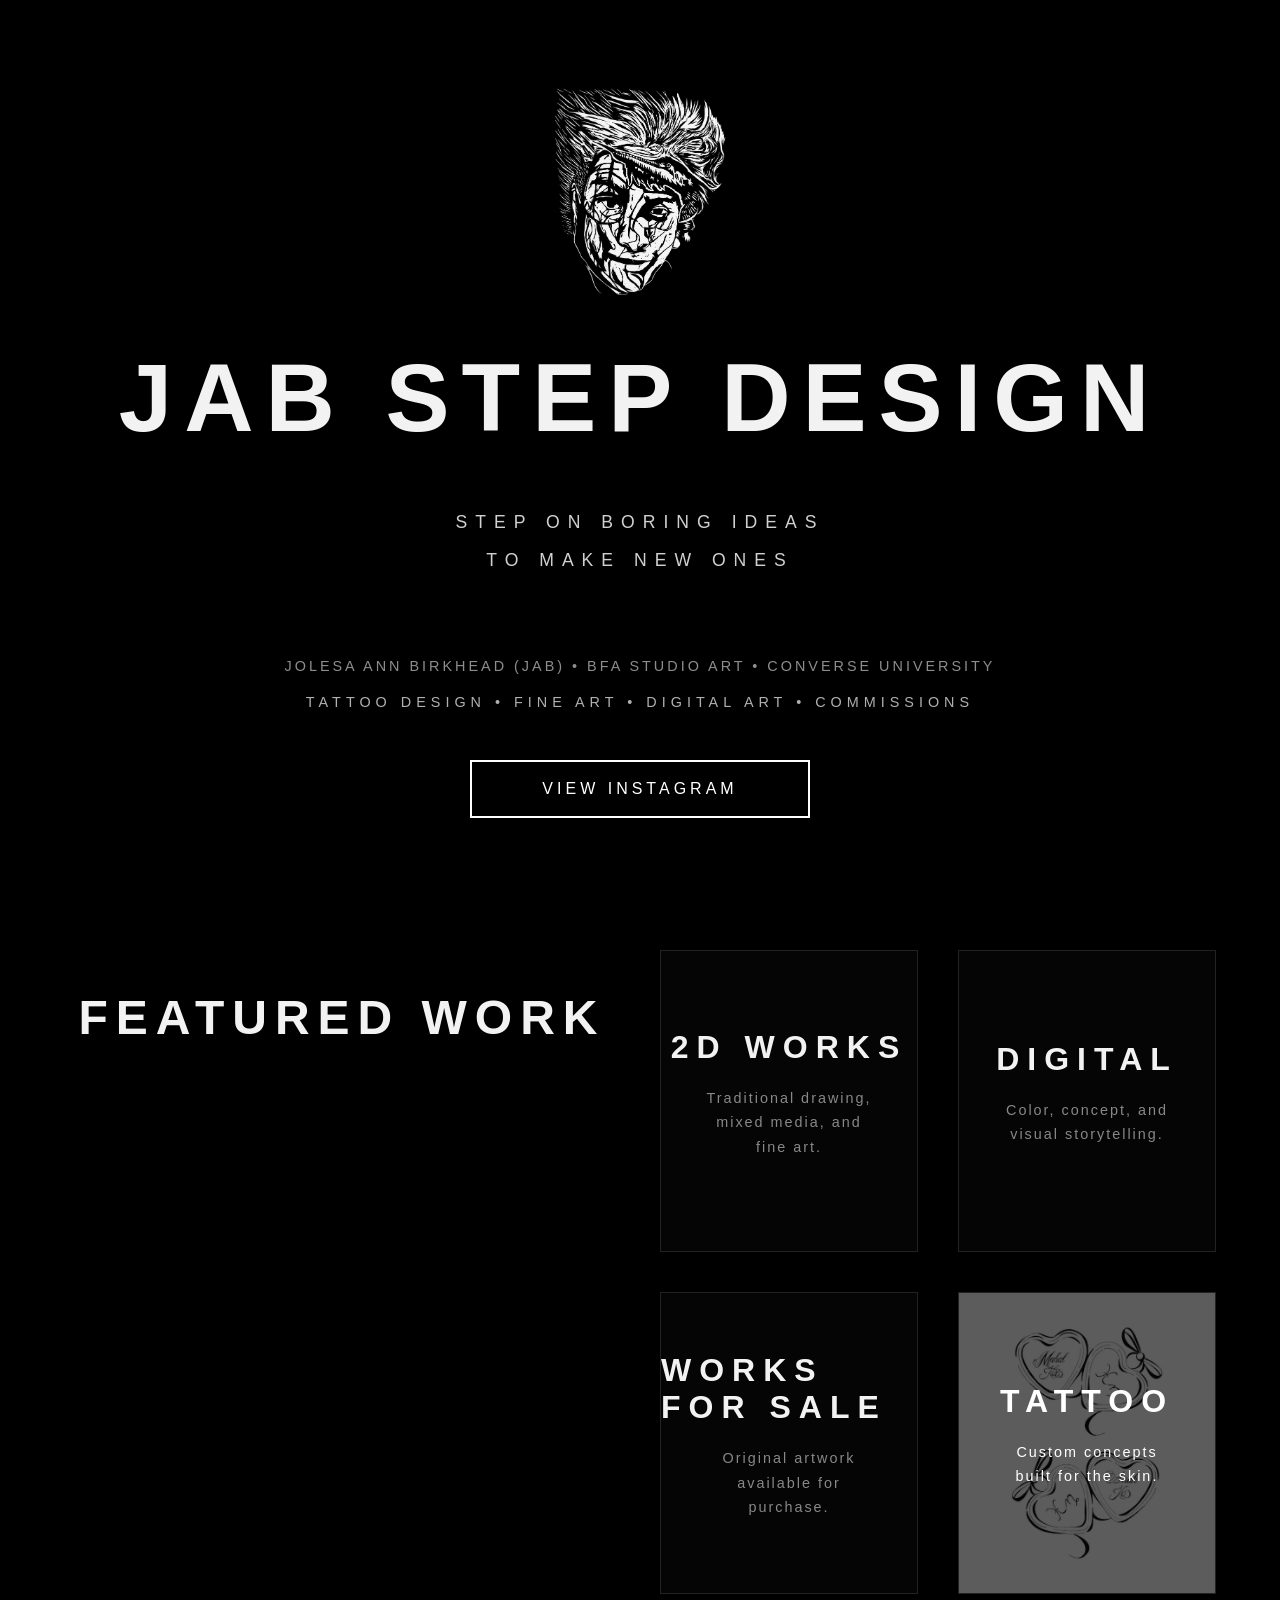
==== index.html @ 8823999d "Update index.html for better layout and readability Refactor HTML structure and improve formatting." ====
<!DOCTYPE html>
<html lang="en">

<head>
    <meta charset="UTF-8">
    <meta name="viewport" content="width=device-width, initial-scale=1.0">
    <title>JAB STEP DESIGN</title>
    <link rel="stylesheet" href="style.css">
</head>

<body>

    <section class="hero">

        <img src="logo.png" class="logo" alt="JAB STEP Design Logo">

        <h1>JAB STEP DESIGN</h1>

        <p class="tagline">
            STEP ON BORING IDEAS<br>
            TO MAKE NEW ONES
        </p>

        <div class="about">
            JOLESA ANN BIRKHEAD (JAB) • BFA STUDIO ART • CONVERSE UNIVERSITY
        </div>

        <div class="services">
            TATTOO DESIGN • FINE ART • DIGITAL ART • COMMISSIONS
        </div>

        <a href="https://www.instagram.com/jab_stepin.on.art/"
           target="_blank"
           class="button">
           VIEW INSTAGRAM
        </a>

    </section>

    <section class="gallery">

        <h2>FEATURED WORK</h2>

        <div class="gallery-grid">

            <div class="card">
                <h3>2D WORKS</h3>
                <p>Traditional drawing, mixed media, and fine art.</p>
            </div>

            <div class="card">
                <h3>DIGITAL</h3>
                <p>Color, concept, and visual storytelling.</p>
            </div>

            <div class="card works">
                <h3>WORKS FOR SALE</h3>
                <p>Original artwork available for purchase.</p>
            </div>

            <a href="tattoo.html" class="card tattoo-card">
                <img src="1.jpg" alt="Tattoo Design">
                <div class="overlay">
                    <h3>TATTOO</h3>
                    <p>Custom concepts built for the skin.</p>
                </div>
            </a>

        </div>

    </section>

</body>
</html>
---- style.css ----
body{
    background:#000;
    color:#f2f2f2;
    margin:0;
    font-family:Arial,sans-serif;
}

.hero{
    min-height:100vh;
    display:flex;
    flex-direction:column;
    justify-content:center;
    align-items:center;
    text-align:center;
}

.logo{
    width:220px;
    margin-bottom:40px;
}

h1{
    margin:0;
    font-size:6rem;
    letter-spacing:12px;
    font-weight:700;
}

.tagline{
    margin-top:50px;
    font-size:1.1rem;
    letter-spacing:8px;
    line-height:2.2;
    color:#d0d0d0;
}

.about{
    margin-top:60px;
    color:#8d8d8d;
    letter-spacing:3px;
    font-size:.9rem;
}

.services{
    margin-top:20px;
    color:#b0b0b0;
    letter-spacing:5px;
    font-size:.9rem;
}

.button{
    display:inline-block;
    margin-top:50px;
    padding:18px 70px;
    border:2px solid white;
    color:white;
    text-decoration:none;
    letter-spacing:4px;
    transition:.3s;
}

.button:hover{
    background:white;
    color:black;
}

.gallery{
    padding:120px 8%;
}

.gallery h2{
    text-align:center;
    font-size:3rem;
    letter-spacing:8px;
    margin-bottom:80px;
}

.gallery-grid{
    display:grid;
    grid-template-columns:repeat(2,1fr);
    gap:40px;
}

.card{
    height:300px;
    border:1px solid #222;
    background:#050505;
    display:flex;
    flex-direction:column;
    justify-content:center;
    align-items:center;
    transition:.3s;
}

.card:hover{
    border-color:white;
    transform:translateY(-5px);
}

.card h3{
    margin:0;
    letter-spacing:8px;
    font-size:2rem;
}

.card p{
    margin-top:20px;
    color:#888;
    font-size:.9rem;
    letter-spacing:2px;
    text-align:center;
    max-width:70%;
    line-height:1.7;
}

.tattoo-card{
    position:relative;
    overflow:hidden;
}

.tattoo-card,
.tattoo-card:visited,
.tattoo-card:hover,
.tattoo-card:active{
    color:white;
    text-decoration:none;
}

.tattoo-card img{
    width:100%;
    height:100%;
    object-fit:cover;
    opacity:.35;
    transition:.4s;
}

.tattoo-card:hover img{
    opacity:.7;
    transform:scale(1.05);
}

.tattoo-card h3,
.tattoo-card p{
    color:white;
}

.overlay{
    position:absolute;
    inset:0;
    display:flex;
    flex-direction:column;
    justify-content:center;
    align-items:center;
    text-align:center;
}
a.tattoo-card,
a.tattoo-card:link,
a.tattoo-card:visited,
a.tattoo-card:hover,
a.tattoo-card:active {
    color: #ffffff !important;
    text-decoration: none !important;
}

a.tattoo-card h3,
a.tattoo-card p,
a.tattoo-card:visited h3,
a.tattoo-card:visited p {
    color: #ffffff !important;
}
/* ---------- TATTOO PAGE ---------- */

.tattoo-header{
    text-align:center;
    padding:80px 20px 40px;
}

.tattoo-header h1{
    font-size:80px;
    letter-spacing:10px;
}

.tattoo-header p{
    letter-spacing:5px;
    color:#888;
    margin:20px 0;
}

.back-button{
    display:inline-block;
    padding:15px 40px;
    border:1px solid white;
    color:white;
    text-decoration:none;
    letter-spacing:3px;
    transition:.3s;
}

.back-button:hover{
    background:white;
    color:black;
}

.gallery{
    width:90%;
    max-width:1600px;
    margin:auto;
    display:grid;
    grid-template-columns:
        repeat(auto-fit,minmax(300px,1fr));
    gap:40px;
    padding:50px 0 100px;
}

.gallery-item{
    background:#111;
    padding:20px;
    text-align:center;
    transition:.3s;
}

.gallery-item:hover{
    transform:translateY(-10px);
}

.gallery-item img{
    width:100%;
    cursor:pointer;
    transition:.3s;
}

.gallery-item img:hover{
    transform:scale(1.03);
}

.gallery-item h3{
    margin-top:20px;
    letter-spacing:5px;
    color:white;
}

.gallery-item p{
    color:#888;
}

.lightbox{
    display:none;
    position:fixed;
    z-index:9999;
    left:0;
    top:0;
    width:100%;
    height:100%;
    background:rgba(0,0,0,.95);
    justify-content:center;
    align-items:center;
}

.lightbox img{
    max-width:90%;
    max-height:90%;
}

.close{
    position:absolute;
    top:20px;
    right:40px;
    font-size:60px;
    color:white;
    cursor:pointer;
}

footer{
    text-align:center;
    padding:100px 20px;
    border-top:1px solid #222;
}

footer h2{
    letter-spacing:6px;
    margin-bottom:20px;
}

.footer-name{
    color:white;
    letter-spacing:3px;
}

.available{
    margin:30px 0;
    line-height:2;
}

footer a{
    color:white;
    text-decoration:none;
    border:1px solid white;
    padding:15px 30px;
    display:inline-block;
    transition:.3s;
}

footer a:hover{
    background:white;
    color:black;
}
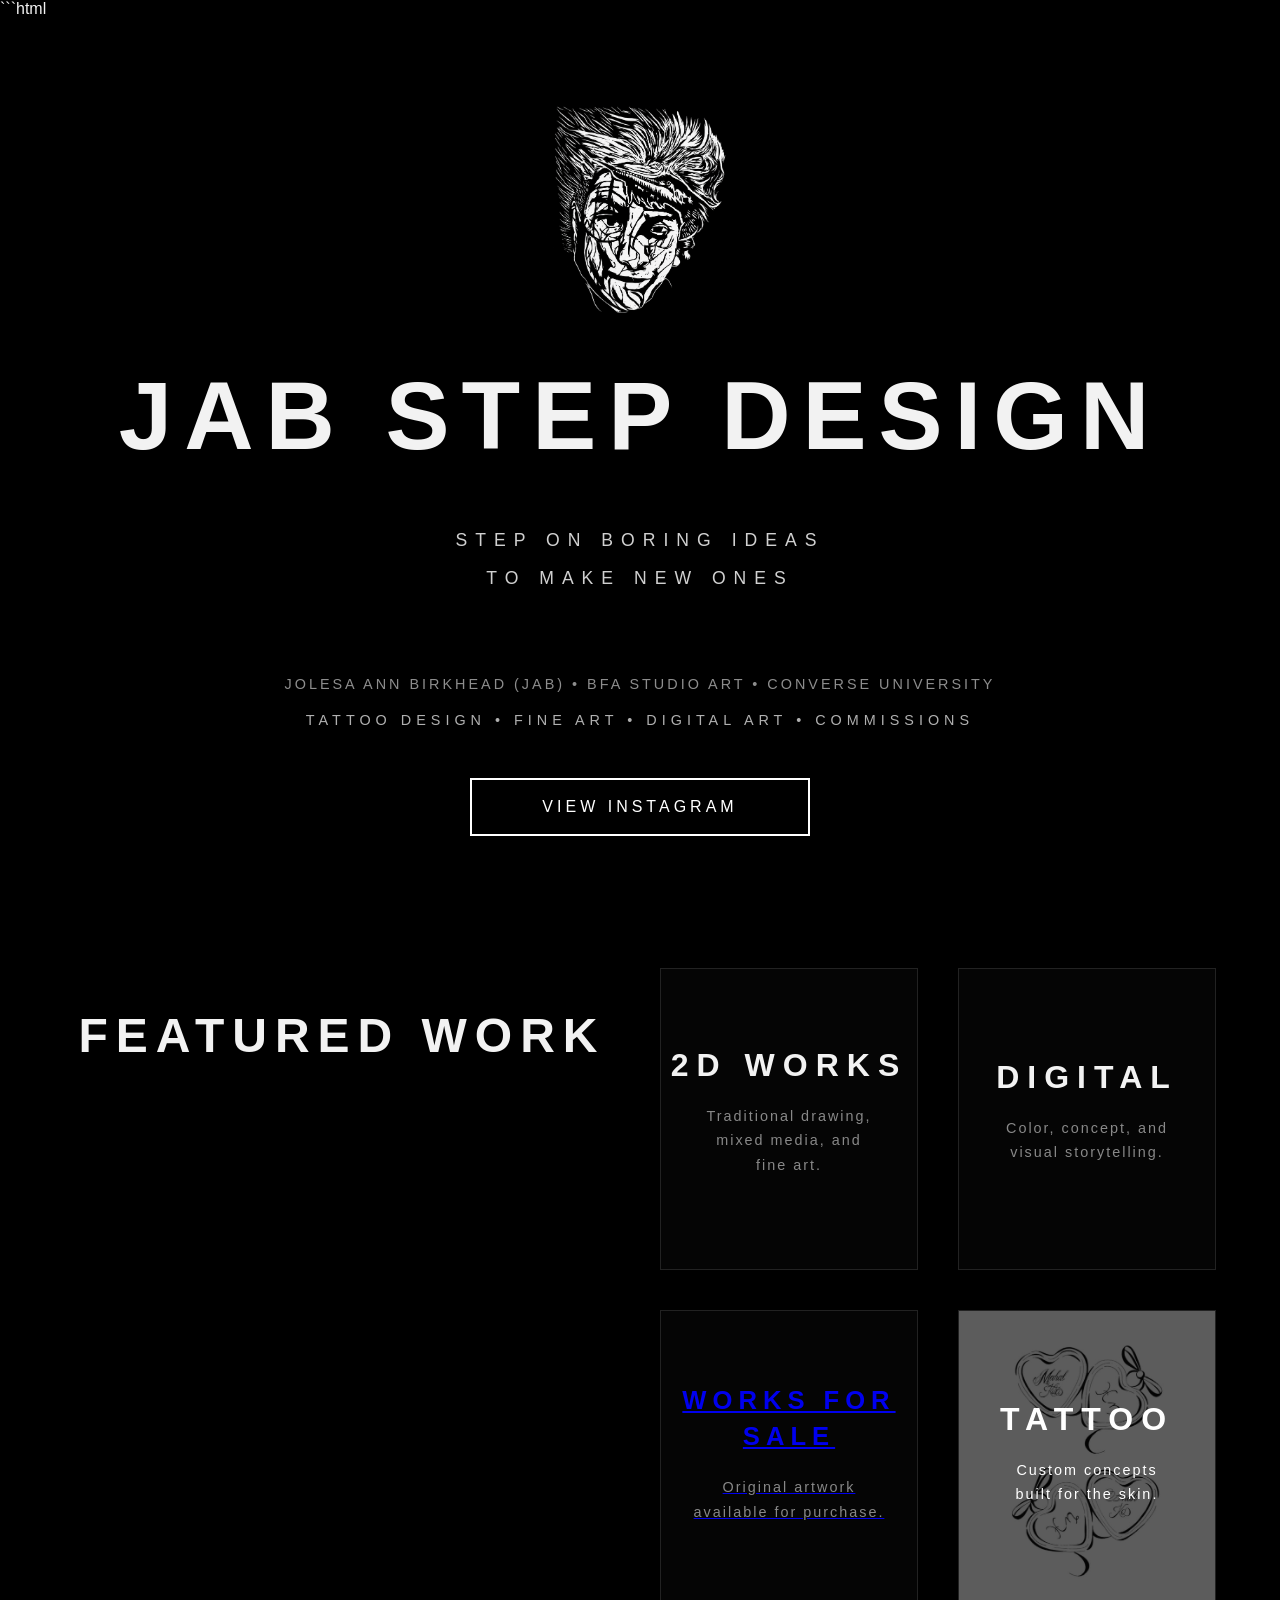
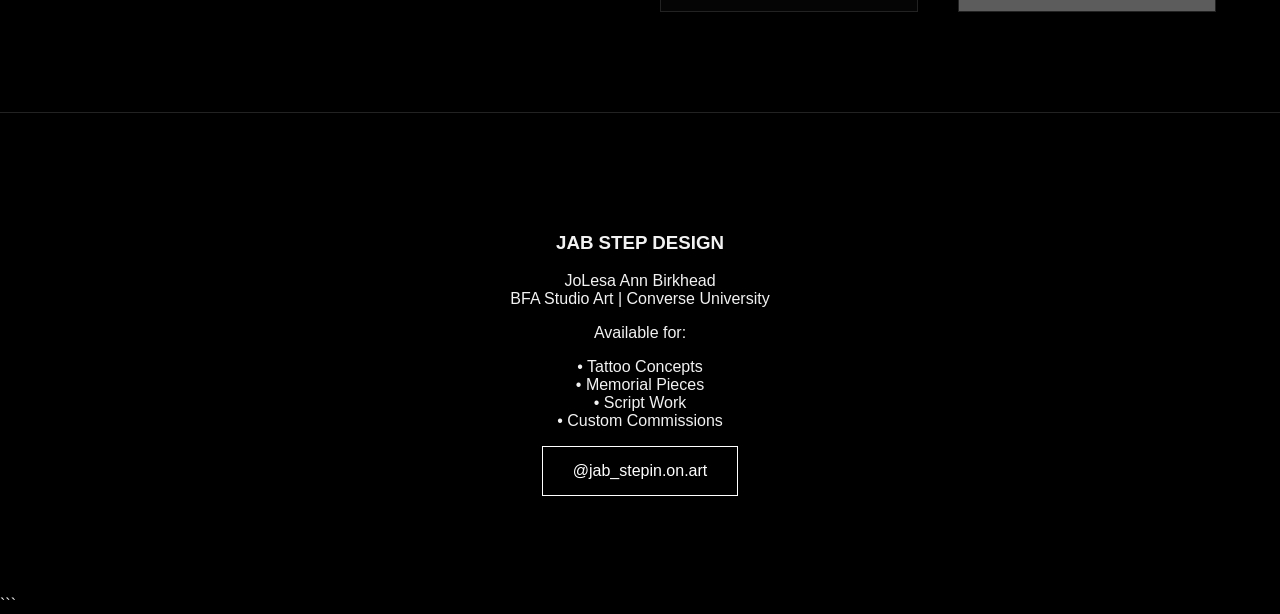
==== commit 593ad896: "Improve HTML structure and formatting Formatted text for better readability and structure." ====
--- a/index.html
+++ b/index.html
@@ -1,3 +1,4 @@
+```html
 <!DOCTYPE html>
 <html lang="en">
 
@@ -10,9 +11,13 @@
 
 <body>
 
+    <!-- HERO -->
+
     <section class="hero">
 
-        <img src="logo.png" class="logo" alt="JAB STEP Design Logo">
+        <img src="logo.png"
+             class="logo"
+             alt="JAB STEP Design Logo">
 
         <h1>JAB STEP DESIGN</h1>
 
@@ -22,20 +27,27 @@
         </p>
 
         <div class="about">
-            JOLESA ANN BIRKHEAD (JAB) • BFA STUDIO ART • CONVERSE UNIVERSITY
+            JOLESA ANN BIRKHEAD (JAB)
+            • BFA STUDIO ART
+            • CONVERSE UNIVERSITY
         </div>
 
         <div class="services">
-            TATTOO DESIGN • FINE ART • DIGITAL ART • COMMISSIONS
+            TATTOO DESIGN
+            • FINE ART
+            • DIGITAL ART
+            • COMMISSIONS
         </div>
 
         <a href="https://www.instagram.com/jab_stepin.on.art/"
            target="_blank"
            class="button">
-           VIEW INSTAGRAM
+            VIEW INSTAGRAM
         </a>
 
     </section>
+
+    <!-- FEATURED WORK -->
 
     <section class="gallery">
 
@@ -43,32 +55,96 @@
 
         <div class="gallery-grid">
 
+            <!-- 2D WORKS -->
+
             <div class="card">
                 <h3>2D WORKS</h3>
-                <p>Traditional drawing, mixed media, and fine art.</p>
+                <p>
+                    Traditional drawing,
+                    mixed media,
+                    and fine art.
+                </p>
             </div>
+
+            <!-- DIGITAL -->
 
             <div class="card">
                 <h3>DIGITAL</h3>
-                <p>Color, concept, and visual storytelling.</p>
+                <p>
+                    Color, concept,
+                    and visual storytelling.
+                </p>
             </div>
 
-            <div class="card works">
+            <!-- WORKS FOR SALE -->
+
+            <a href="works.html"
+               class="card works">
+
                 <h3>WORKS FOR SALE</h3>
-                <p>Original artwork available for purchase.</p>
-            </div>
 
-            <a href="tattoo.html" class="card tattoo-card">
-                <img src="1.jpg" alt="Tattoo Design">
+                <p>
+                    Original artwork
+                    available for purchase.
+                </p>
+
+            </a>
+
+            <!-- TATTOO -->
+
+            <a href="tattoo.html"
+               class="card tattoo-card">
+
+                <img src="1.jpg"
+                     alt="Tattoo Design">
+
                 <div class="overlay">
+
                     <h3>TATTOO</h3>
-                    <p>Custom concepts built for the skin.</p>
+
+                    <p>
+                        Custom concepts
+                        built for the skin.
+                    </p>
+
                 </div>
+
             </a>
 
         </div>
 
     </section>
 
+    <!-- FOOTER -->
+
+    <footer class="footer">
+
+        <h3>JAB STEP DESIGN</h3>
+
+        <p>
+            JoLesa Ann Birkhead<br>
+            BFA Studio Art | Converse University
+        </p>
+
+        <p>
+            Available for:
+        </p>
+
+        <p>
+            • Tattoo Concepts<br>
+            • Memorial Pieces<br>
+            • Script Work<br>
+            • Custom Commissions
+        </p>
+
+        <a href="https://www.instagram.com/jab_stepin.on.art/"
+           target="_blank">
+            @jab_stepin.on.art
+        </a>
+
+    </footer>
+
 </body>
+
 </html>
+```
--- a/style.css
+++ b/style.css
@@ -304,3 +304,14 @@
     background:white;
     color:black;
 }
+.works h3{
+    font-size:1.6rem;
+    letter-spacing:6px;
+    line-height:1.4;
+    max-width:90%;
+    text-align:center;
+}
+
+.works p{
+    max-width:80%;
+}
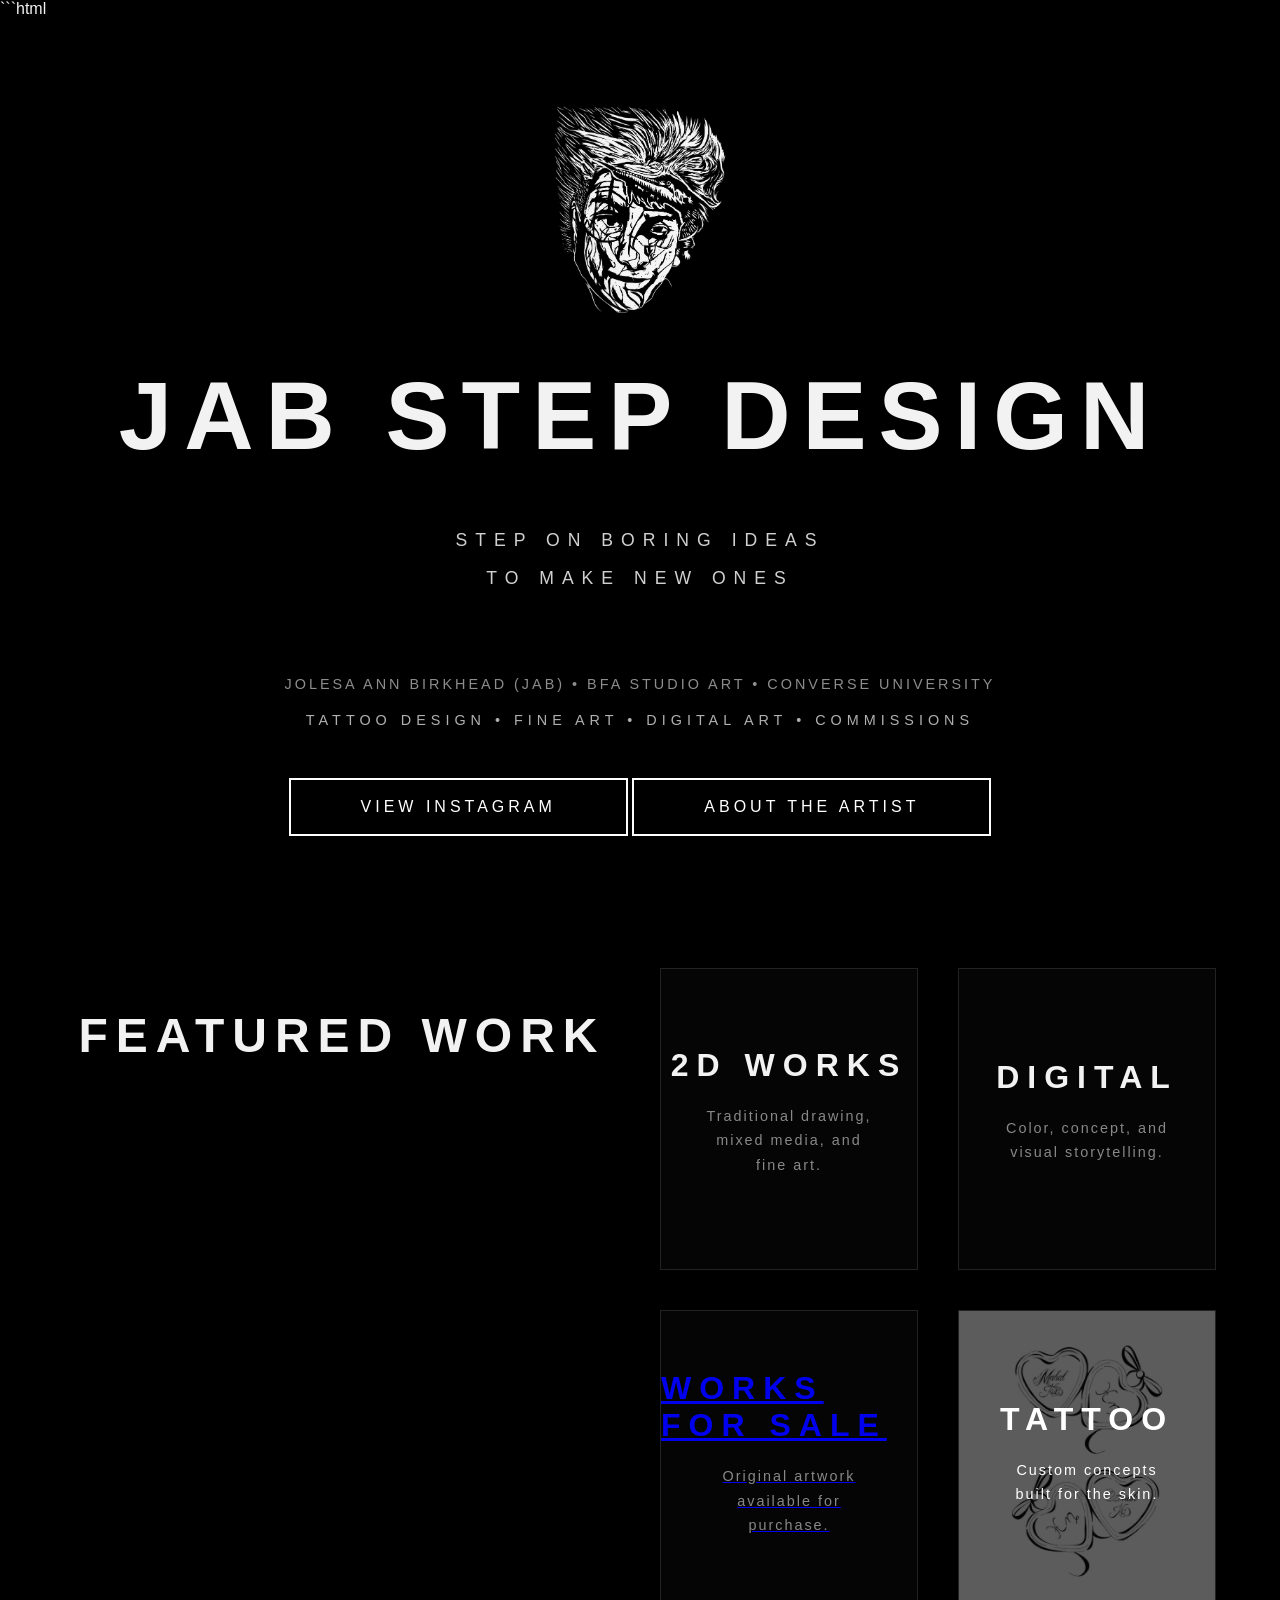
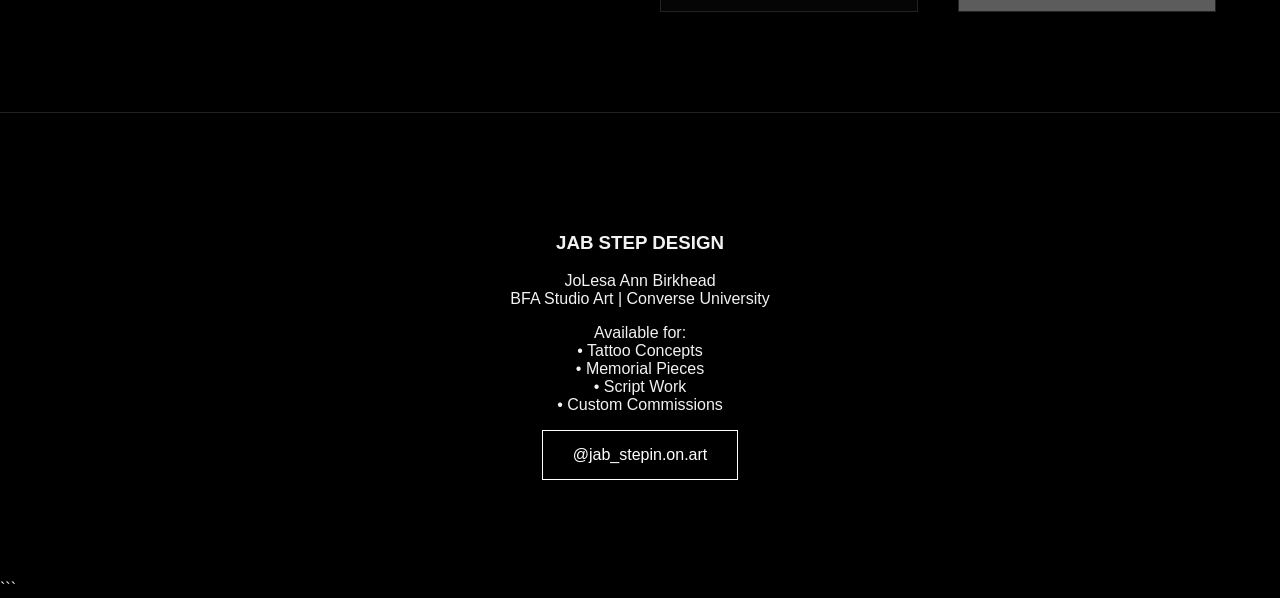
==== commit 4de81b99: "Refactor Instagram link and add artist button" ====
--- a/index.html
+++ b/index.html
@@ -39,11 +39,20 @@
             • COMMISSIONS
         </div>
 
-        <a href="https://www.instagram.com/jab_stepin.on.art/"
-           target="_blank"
-           class="button">
-            VIEW INSTAGRAM
-        </a>
+        <div class="hero-buttons">
+
+            <a href="https://www.instagram.com/jab_stepin.on.art/"
+               target="_blank"
+               class="button">
+                VIEW INSTAGRAM
+            </a>
+
+            <a href="artist.html"
+               class="button secondary-button">
+                ABOUT THE ARTIST
+            </a>
+
+        </div>
 
     </section>
 
@@ -79,7 +88,7 @@
             <!-- WORKS FOR SALE -->
 
             <a href="works.html"
-               class="card works">
+               class="card works-card">
 
                 <h3>WORKS FOR SALE</h3>
 
@@ -127,10 +136,7 @@
         </p>
 
         <p>
-            Available for:
-        </p>
-
-        <p>
+            Available for:<br>
             • Tattoo Concepts<br>
             • Memorial Pieces<br>
             • Script Work<br>
--- a/style.css
+++ b/style.css
@@ -315,3 +315,29 @@
 .works p{
     max-width:80%;
 }
+.works,
+.works:link,
+.works:visited,
+.works:hover,
+.works:active {
+    color: white !important;
+    text-decoration: none !important;
+}
+
+.works h3,
+.works p,
+.works:link h3,
+.works:visited h3,
+.works:hover h3,
+.works:active h3,
+.works:link p,
+.works:visited p,
+.works:hover p,
+.works:active p {
+    color: white !important;
+    text-decoration: none !important;
+}
+
+.works p {
+    color: #888 !important;
+}
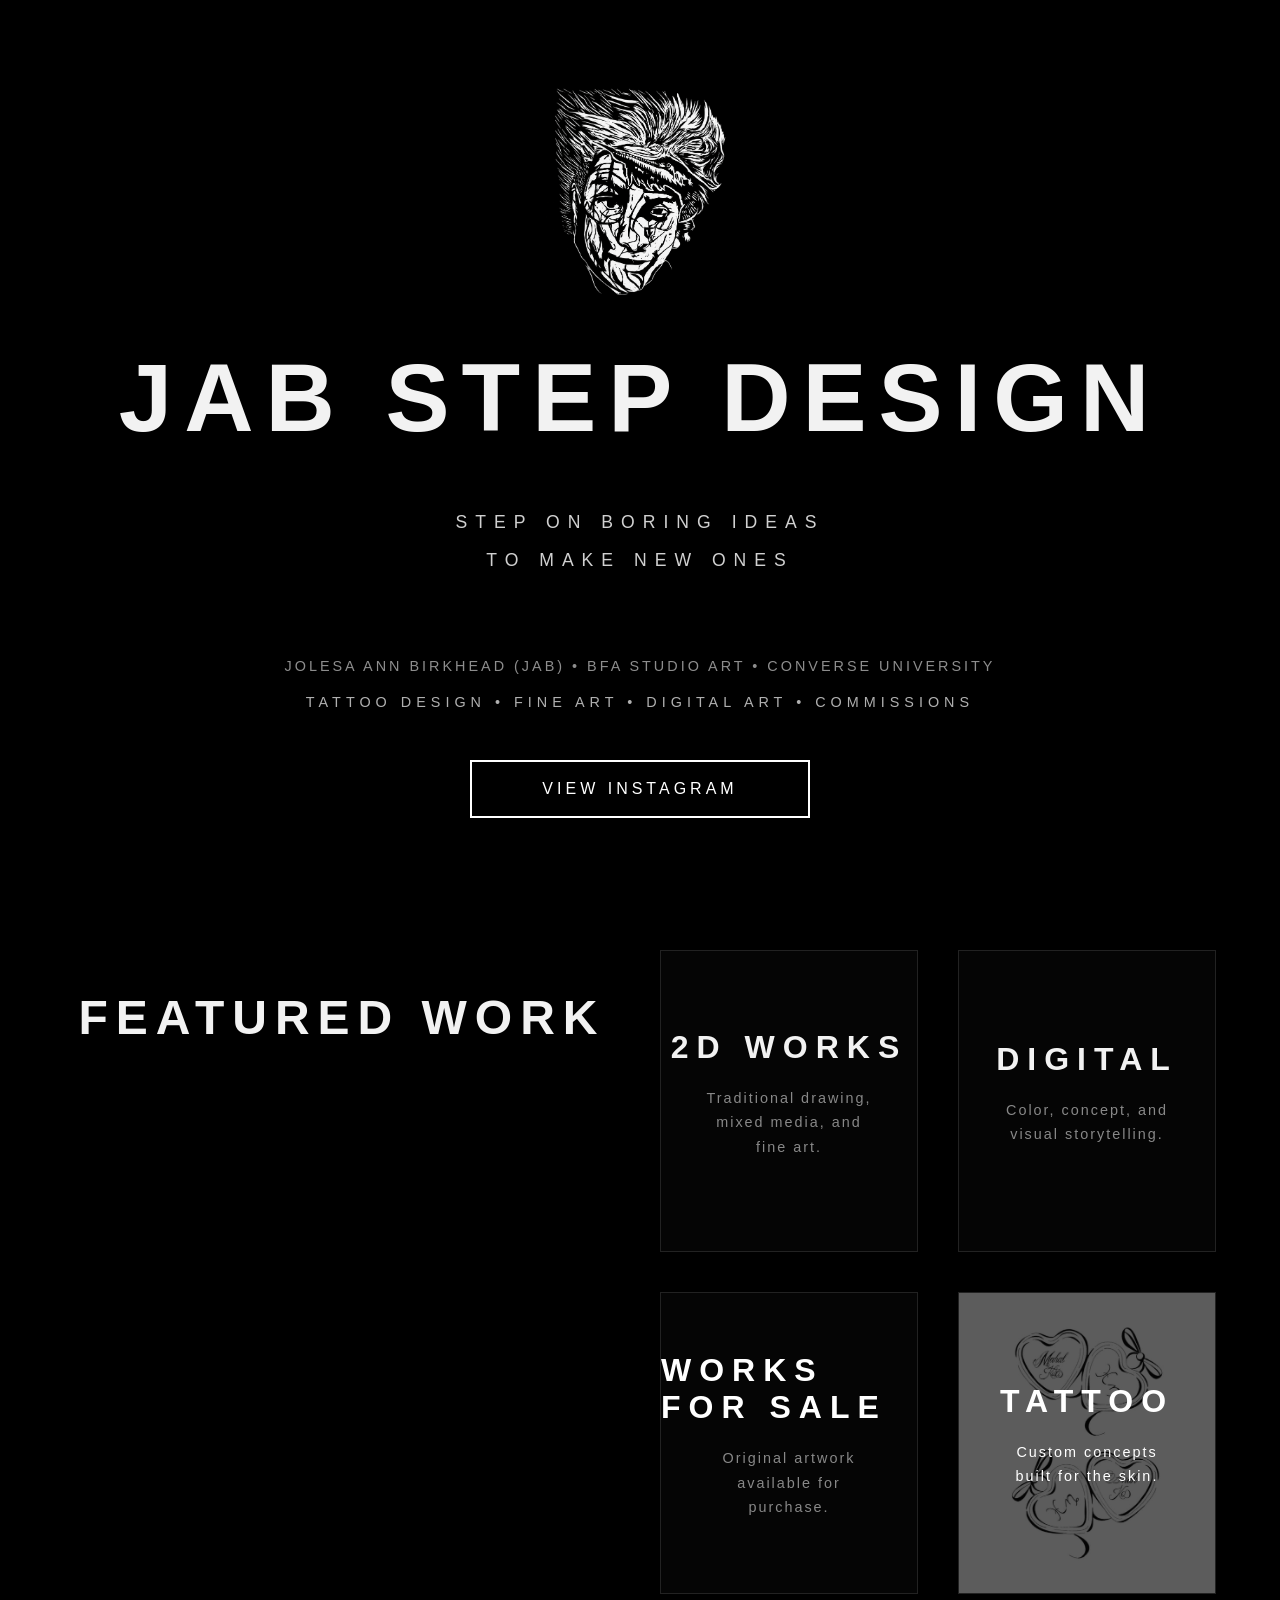
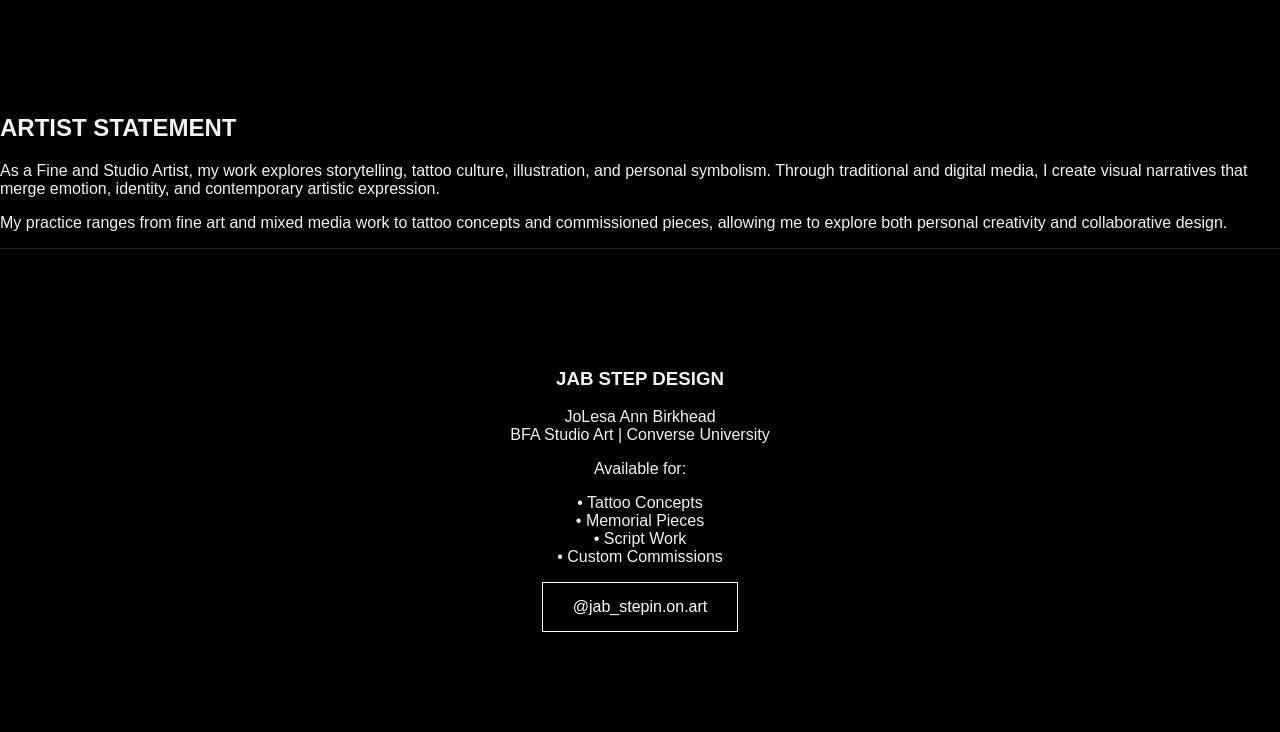
==== commit 3566ecf5: "Refactor index.html to streamline content Removed duplicate Instagram link and added artist statemen" ====
--- a/index.html
+++ b/index.html
@@ -1,4 +1,3 @@
-```html
 <!DOCTYPE html>
 <html lang="en">
 
@@ -39,22 +38,14 @@
             • COMMISSIONS
         </div>
 
-        <div class="hero-buttons">
-
-            <a href="https://www.instagram.com/jab_stepin.on.art/"
-               target="_blank"
-               class="button">
-                VIEW INSTAGRAM
-            </a>
-
-            <a href="artist.html"
-               class="button secondary-button">
-                ABOUT THE ARTIST
-            </a>
-
-        </div>
+        <a href="https://www.instagram.com/jab_stepin.on.art/"
+           target="_blank"
+           class="button">
+            VIEW INSTAGRAM
+        </a>
 
     </section>
+
 
     <!-- FEATURED WORK -->
 
@@ -68,6 +59,7 @@
 
             <div class="card">
                 <h3>2D WORKS</h3>
+
                 <p>
                     Traditional drawing,
                     mixed media,
@@ -75,15 +67,18 @@
                 </p>
             </div>
 
+
             <!-- DIGITAL -->
 
             <div class="card">
                 <h3>DIGITAL</h3>
+
                 <p>
                     Color, concept,
                     and visual storytelling.
                 </p>
             </div>
+
 
             <!-- WORKS FOR SALE -->
 
@@ -98,6 +93,7 @@
                 </p>
 
             </a>
+
 
             <!-- TATTOO -->
 
@@ -124,6 +120,30 @@
 
     </section>
 
+
+    <!-- ARTIST STATEMENT -->
+
+    <section class="artist-statement">
+
+        <h2>ARTIST STATEMENT</h2>
+
+        <p>
+            As a Fine and Studio Artist, my work explores storytelling,
+            tattoo culture, illustration, and personal symbolism.
+            Through traditional and digital media, I create visual
+            narratives that merge emotion, identity, and contemporary
+            artistic expression.
+        </p>
+
+        <p>
+            My practice ranges from fine art and mixed media work to
+            tattoo concepts and commissioned pieces, allowing me to
+            explore both personal creativity and collaborative design.
+        </p>
+
+    </section>
+
+
     <!-- FOOTER -->
 
     <footer class="footer">
@@ -136,7 +156,10 @@
         </p>
 
         <p>
-            Available for:<br>
+            Available for:
+        </p>
+
+        <p>
             • Tattoo Concepts<br>
             • Memorial Pieces<br>
             • Script Work<br>
@@ -153,4 +176,3 @@
 </body>
 
 </html>
-```
--- a/style.css
+++ b/style.css
@@ -341,3 +341,43 @@
 .works p {
     color: #888 !important;
 }
+.hero-buttons{
+    margin-top:30px;
+}
+
+.secondary-button{
+    margin-left:15px;
+}
+
+@media(max-width:768px){
+
+    .secondary-button{
+        display:block;
+        margin-top:15px;
+        margin-left:0;
+    }
+}
+
+/* FIX WORKS FOR SALE HOMEPAGE CARD LINK COLOR */
+
+.gallery-grid a.card,
+.gallery-grid a.card:link,
+.gallery-grid a.card:visited,
+.gallery-grid a.card:hover,
+.gallery-grid a.card:active {
+    color: white !important;
+    text-decoration: none !important;
+}
+
+.gallery-grid a.card h3,
+.gallery-grid a.card p {
+    text-decoration: none !important;
+}
+
+.works-card h3 {
+    color: white !important;
+}
+
+.works-card p {
+    color: #888 !important;
+}
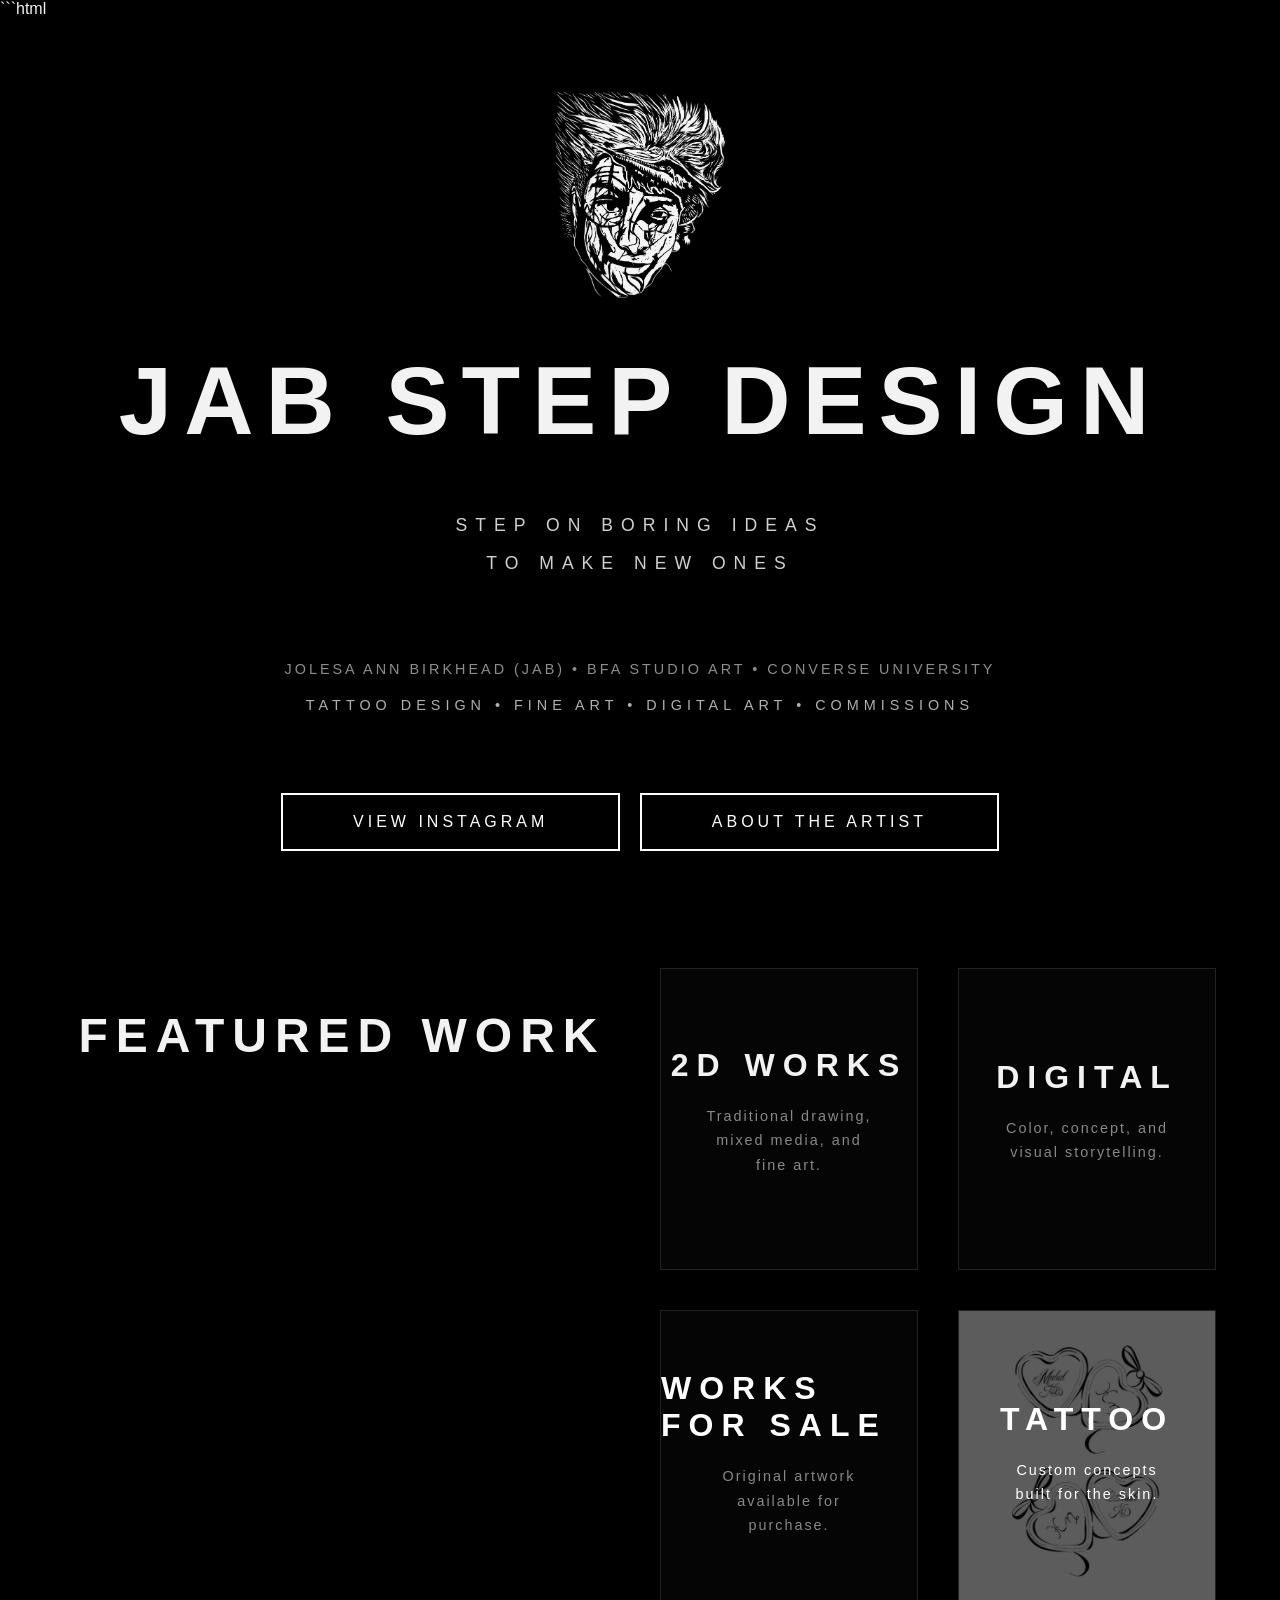
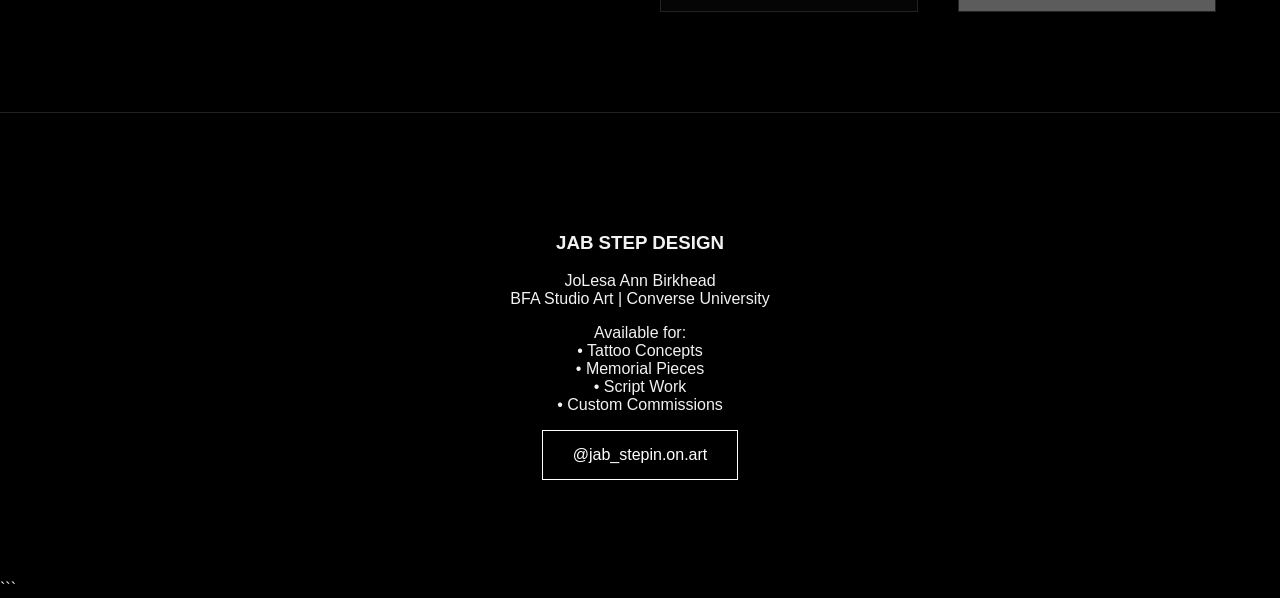
==== commit 5ba18e1f: "Update index.html layout and remove artist statement Reorganize hero buttons and remove artist state" ====
--- a/index.html
+++ b/index.html
@@ -1,3 +1,4 @@
+```html
 <!DOCTYPE html>
 <html lang="en">
 
@@ -38,14 +39,22 @@
             • COMMISSIONS
         </div>
 
-        <a href="https://www.instagram.com/jab_stepin.on.art/"
-           target="_blank"
-           class="button">
-            VIEW INSTAGRAM
-        </a>
+        <div class="hero-buttons">
+
+            <a href="https://www.instagram.com/jab_stepin.on.art/"
+               target="_blank"
+               class="button">
+                VIEW INSTAGRAM
+            </a>
+
+            <a href="artist.html"
+               class="button secondary-button">
+                ABOUT THE ARTIST
+            </a>
+
+        </div>
 
     </section>
-
 
     <!-- FEATURED WORK -->
 
@@ -59,7 +68,6 @@
 
             <div class="card">
                 <h3>2D WORKS</h3>
-
                 <p>
                     Traditional drawing,
                     mixed media,
@@ -67,18 +75,15 @@
                 </p>
             </div>
 
-
             <!-- DIGITAL -->
 
             <div class="card">
                 <h3>DIGITAL</h3>
-
                 <p>
                     Color, concept,
                     and visual storytelling.
                 </p>
             </div>
-
 
             <!-- WORKS FOR SALE -->
 
@@ -93,7 +98,6 @@
                 </p>
 
             </a>
-
 
             <!-- TATTOO -->
 
@@ -120,30 +124,6 @@
 
     </section>
 
-
-    <!-- ARTIST STATEMENT -->
-
-    <section class="artist-statement">
-
-        <h2>ARTIST STATEMENT</h2>
-
-        <p>
-            As a Fine and Studio Artist, my work explores storytelling,
-            tattoo culture, illustration, and personal symbolism.
-            Through traditional and digital media, I create visual
-            narratives that merge emotion, identity, and contemporary
-            artistic expression.
-        </p>
-
-        <p>
-            My practice ranges from fine art and mixed media work to
-            tattoo concepts and commissioned pieces, allowing me to
-            explore both personal creativity and collaborative design.
-        </p>
-
-    </section>
-
-
     <!-- FOOTER -->
 
     <footer class="footer">
@@ -156,10 +136,7 @@
         </p>
 
         <p>
-            Available for:
-        </p>
-
-        <p>
+            Available for:<br>
             • Tattoo Concepts<br>
             • Memorial Pieces<br>
             • Script Work<br>
@@ -176,3 +153,4 @@
 </body>
 
 </html>
+```
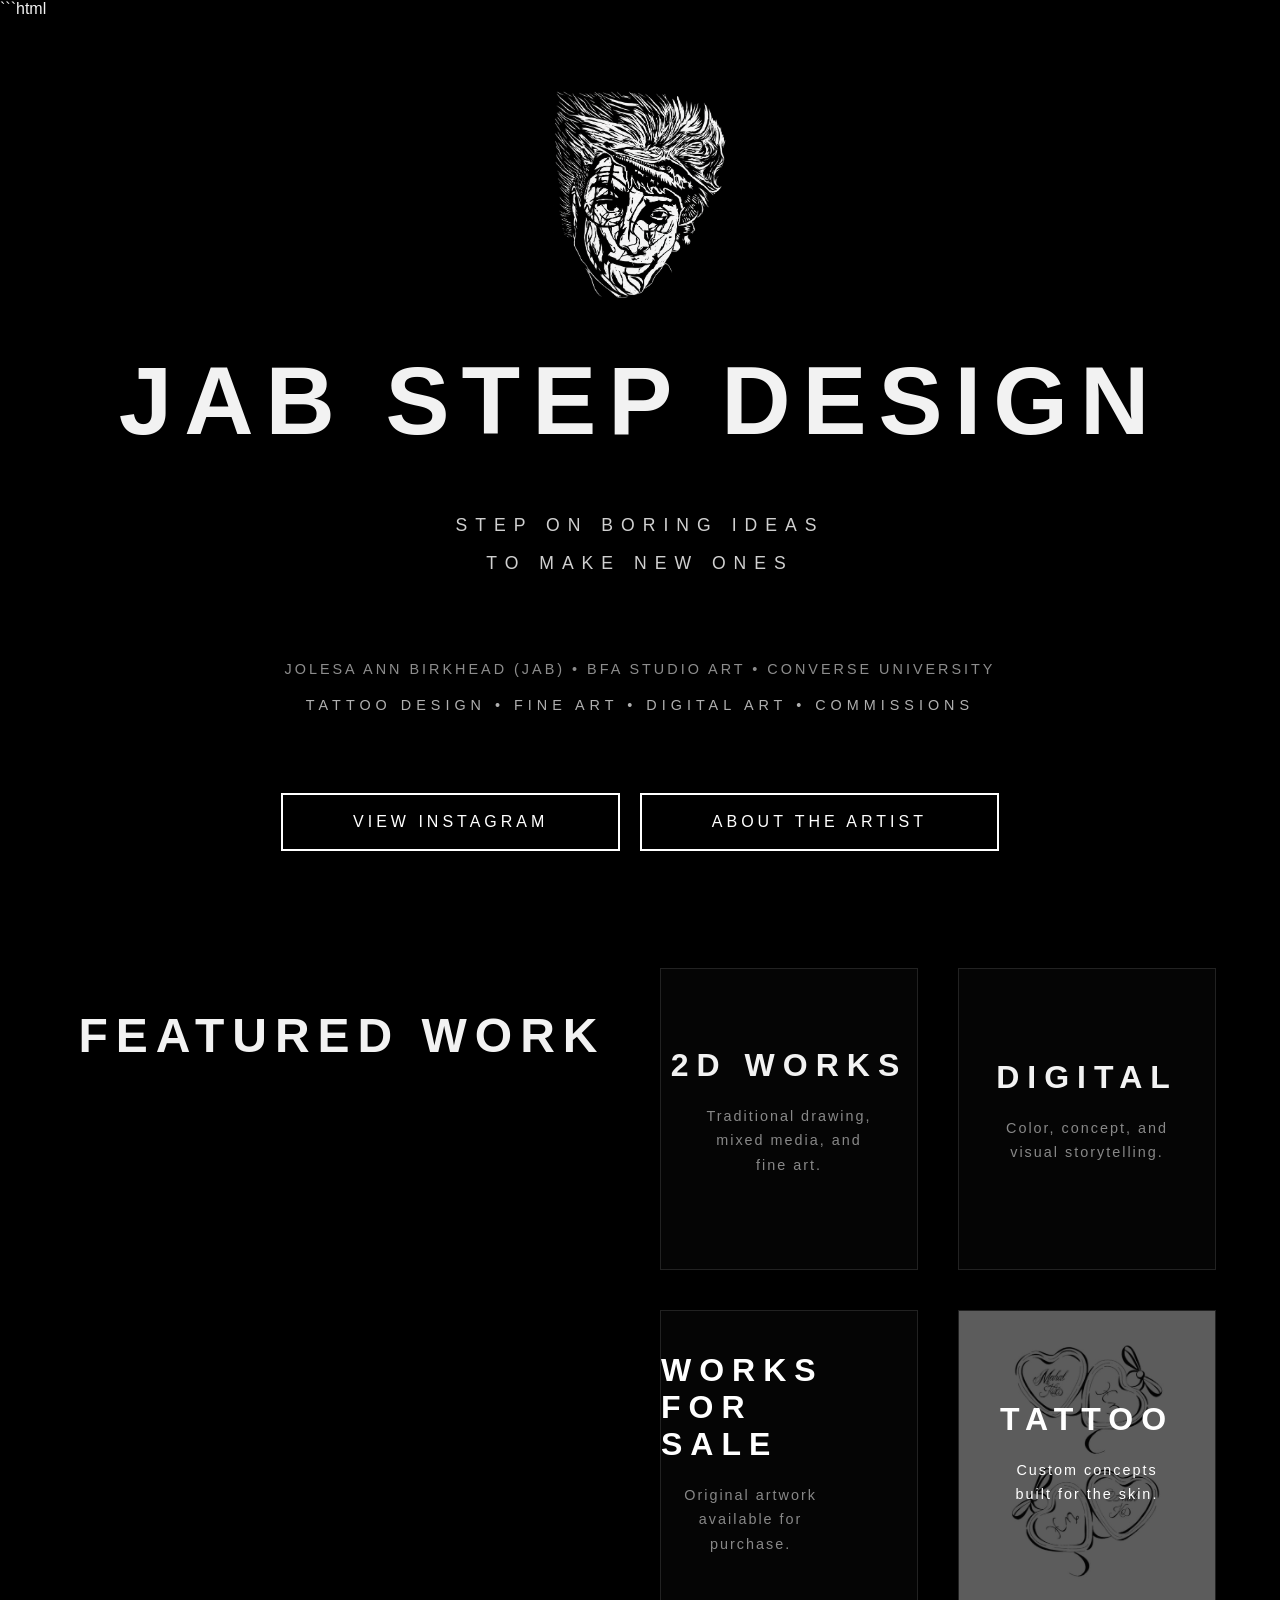
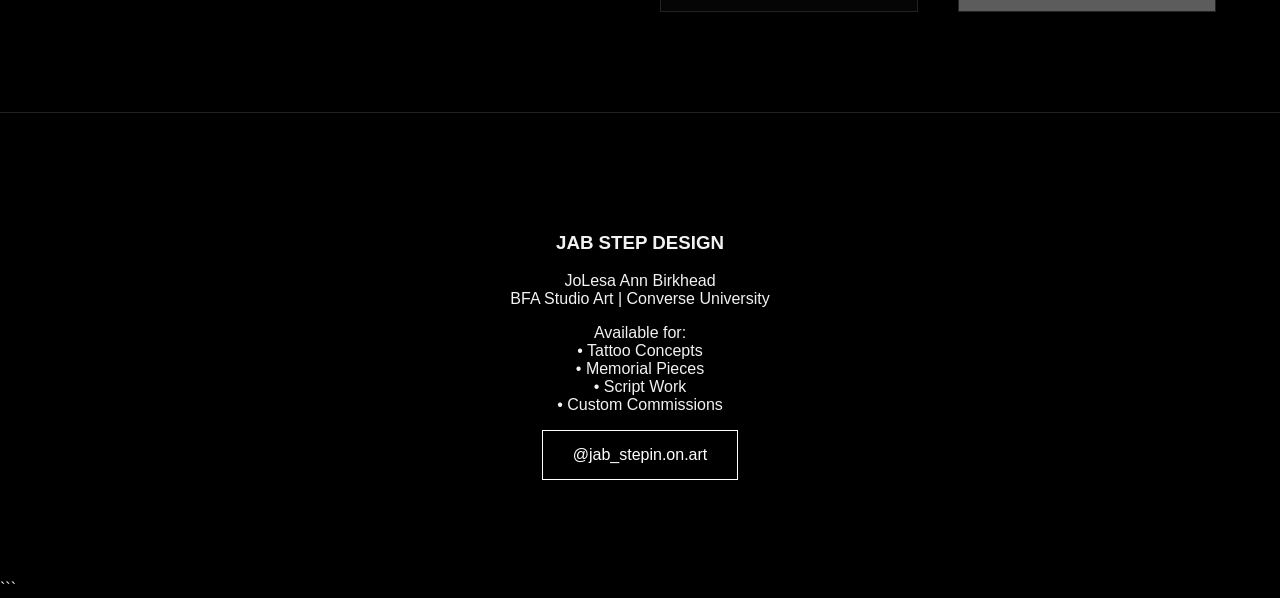
==== commit 1fc2658d: "Update works for sale section in index.html" ====
--- a/index.html
+++ b/index.html
@@ -88,16 +88,23 @@
             <!-- WORKS FOR SALE -->
 
             <a href="works.html"
-               class="card works-card">
+   class="card works-card">
 
-                <h3>WORKS FOR SALE</h3>
+    <div class="works-inner">
 
-                <p>
-                    Original artwork
-                    available for purchase.
-                </p>
+        <h3>
+            WORKS FOR<br>
+            SALE
+        </h3>
 
-            </a>
+        <p>
+            Original artwork available
+            for purchase.
+        </p>
+
+    </div>
+
+</a>
 
             <!-- TATTOO -->
 
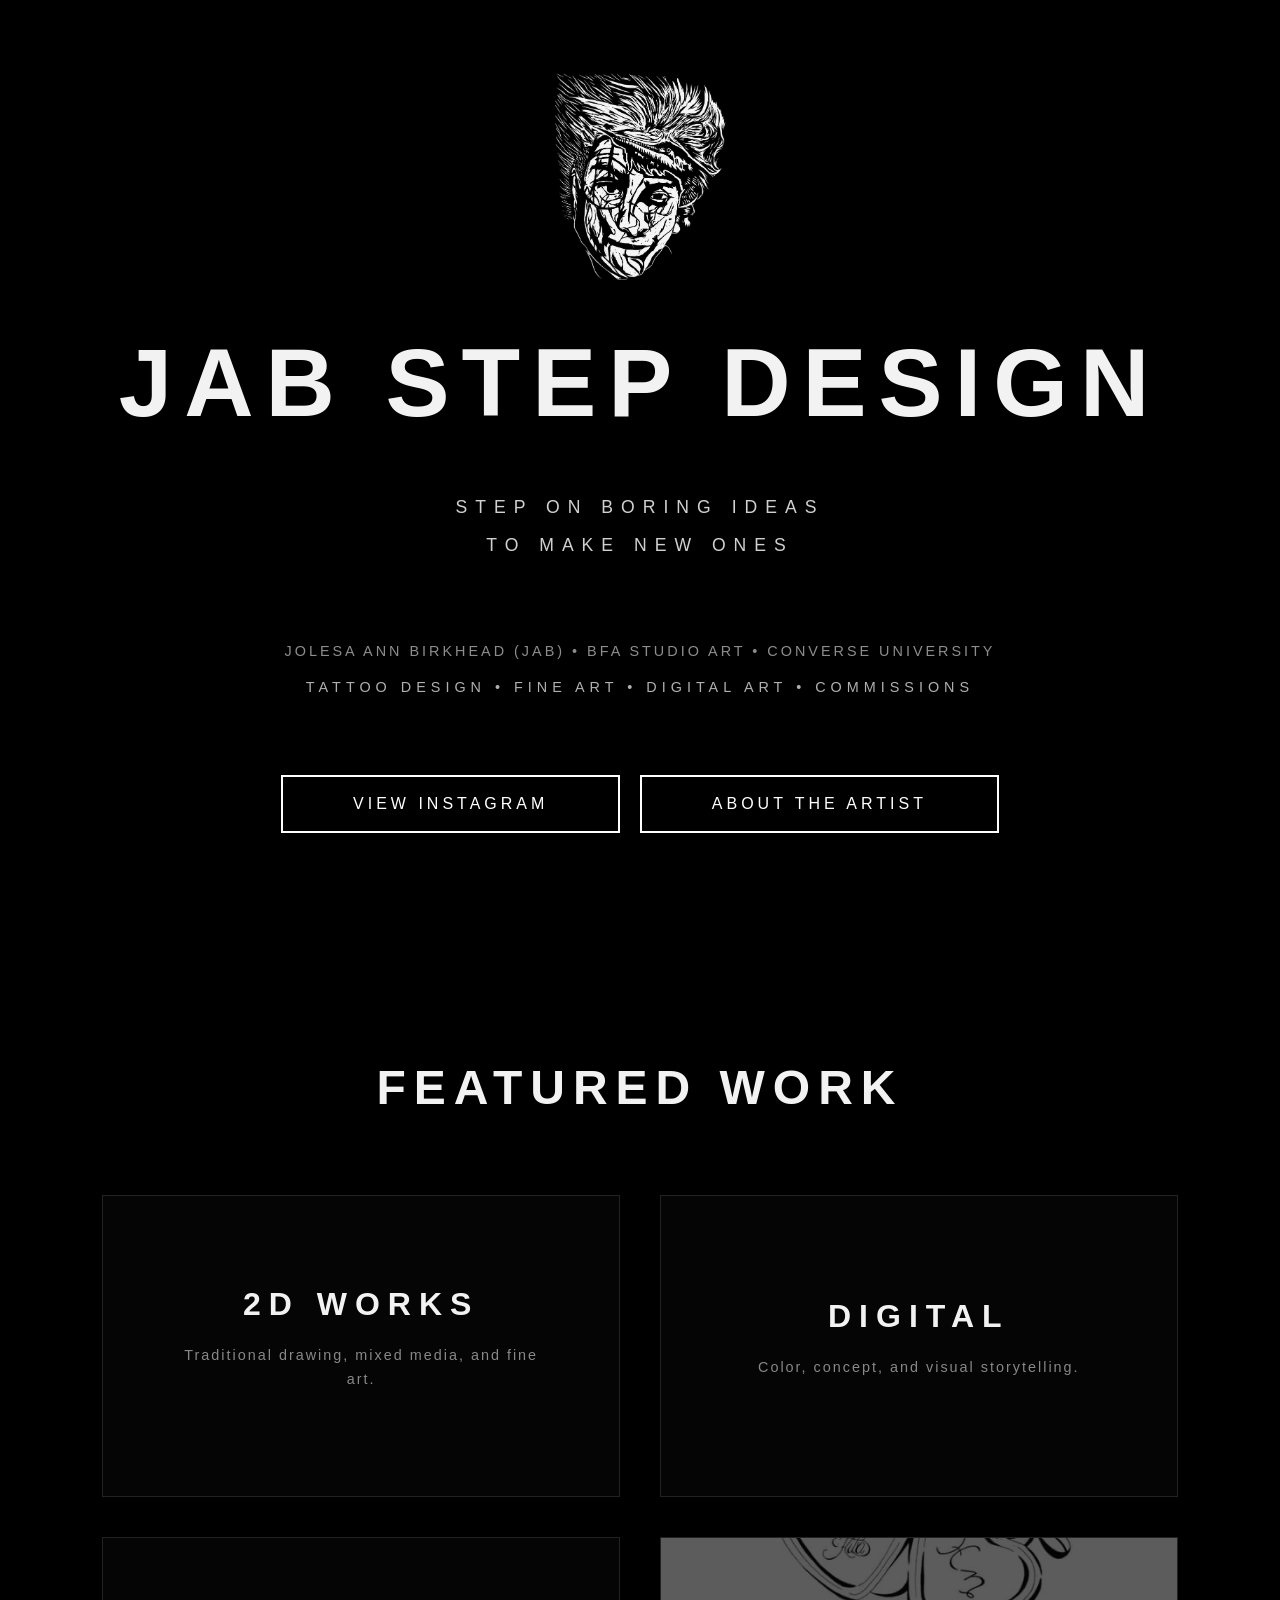
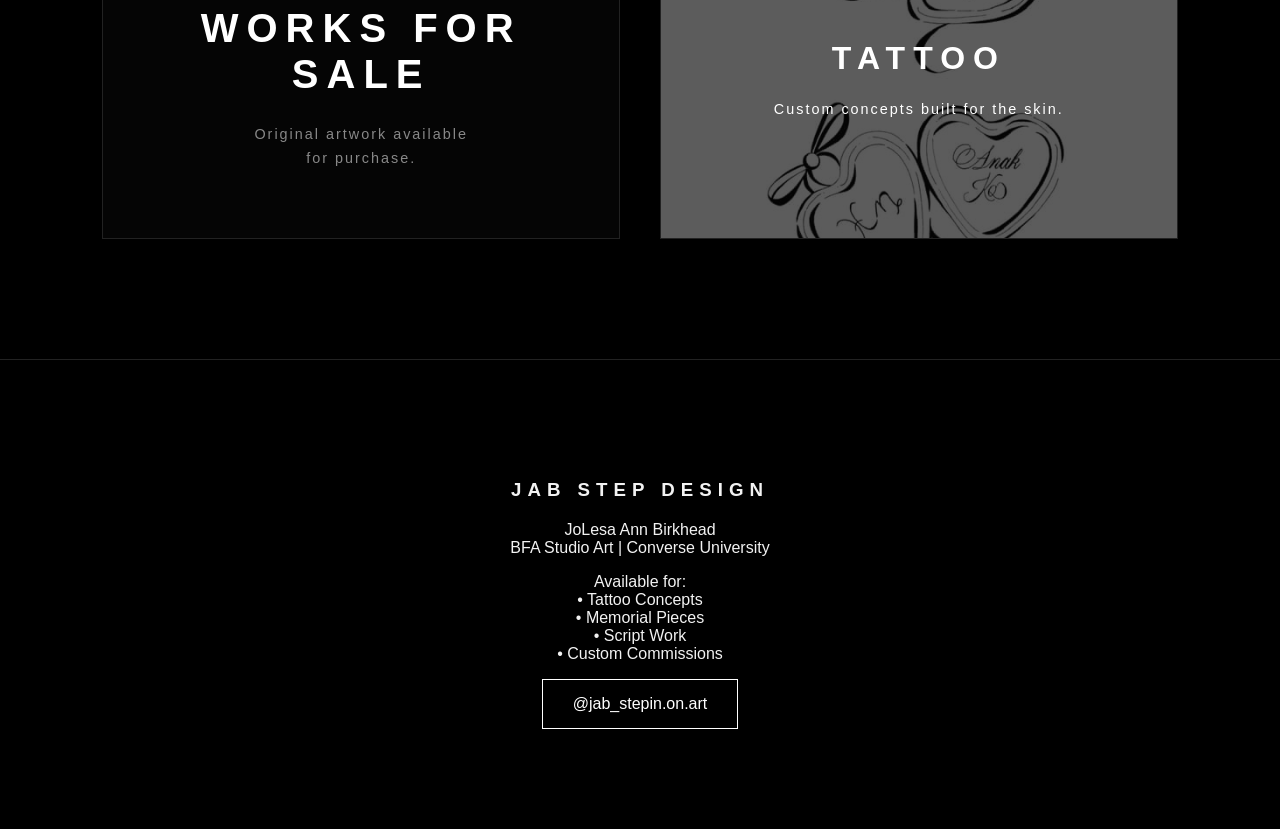
==== commit 816324ed: "Refactor index.html by removing comments and simplifying text Removed comments and consolidated text" ====
--- a/index.html
+++ b/index.html
@@ -1,4 +1,3 @@
-```html
 <!DOCTYPE html>
 <html lang="en">
 
@@ -11,13 +10,9 @@
 
 <body>
 
-    <!-- HERO -->
-
     <section class="hero">
 
-        <img src="logo.png"
-             class="logo"
-             alt="JAB STEP Design Logo">
+        <img src="logo.png" class="logo" alt="JAB STEP Design Logo">
 
         <h1>JAB STEP DESIGN</h1>
 
@@ -27,16 +22,11 @@
         </p>
 
         <div class="about">
-            JOLESA ANN BIRKHEAD (JAB)
-            • BFA STUDIO ART
-            • CONVERSE UNIVERSITY
+            JOLESA ANN BIRKHEAD (JAB) • BFA STUDIO ART • CONVERSE UNIVERSITY
         </div>
 
         <div class="services">
-            TATTOO DESIGN
-            • FINE ART
-            • DIGITAL ART
-            • COMMISSIONS
+            TATTOO DESIGN • FINE ART • DIGITAL ART • COMMISSIONS
         </div>
 
         <div class="hero-buttons">
@@ -56,82 +46,48 @@
 
     </section>
 
-    <!-- FEATURED WORK -->
-
     <section class="gallery">
 
         <h2>FEATURED WORK</h2>
 
         <div class="gallery-grid">
 
-            <!-- 2D WORKS -->
-
             <div class="card">
                 <h3>2D WORKS</h3>
-                <p>
-                    Traditional drawing,
-                    mixed media,
-                    and fine art.
-                </p>
+                <p>Traditional drawing, mixed media, and fine art.</p>
             </div>
-
-            <!-- DIGITAL -->
 
             <div class="card">
                 <h3>DIGITAL</h3>
-                <p>
-                    Color, concept,
-                    and visual storytelling.
-                </p>
+                <p>Color, concept, and visual storytelling.</p>
             </div>
 
-            <!-- WORKS FOR SALE -->
+            <a href="works.html" class="card works-card">
+                <div class="works-inner">
+                    <h3>
+                        WORKS FOR<br>
+                        SALE
+                    </h3>
 
-            <a href="works.html"
-   class="card works-card">
+                    <p>
+                        Original artwork available<br>
+                        for purchase.
+                    </p>
+                </div>
+            </a>
 
-    <div class="works-inner">
-
-        <h3>
-            WORKS FOR<br>
-            SALE
-        </h3>
-
-        <p>
-            Original artwork available
-            for purchase.
-        </p>
-
-    </div>
-
-</a>
-
-            <!-- TATTOO -->
-
-            <a href="tattoo.html"
-               class="card tattoo-card">
-
-                <img src="1.jpg"
-                     alt="Tattoo Design">
+            <a href="tattoo.html" class="card tattoo-card">
+                <img src="1.jpg" alt="Tattoo Design">
 
                 <div class="overlay">
-
                     <h3>TATTOO</h3>
-
-                    <p>
-                        Custom concepts
-                        built for the skin.
-                    </p>
-
+                    <p>Custom concepts built for the skin.</p>
                 </div>
-
             </a>
 
         </div>
 
     </section>
-
-    <!-- FOOTER -->
 
     <footer class="footer">
 
@@ -160,4 +116,3 @@
 </body>
 
 </html>
-```
--- a/style.css
+++ b/style.css
@@ -48,6 +48,10 @@
     font-size:.9rem;
 }
 
+.hero-buttons{
+    margin-top:30px;
+}
+
 .button{
     display:inline-block;
     margin-top:50px;
@@ -63,6 +67,12 @@
     background:white;
     color:black;
 }
+
+.secondary-button{
+    margin-left:15px;
+}
+
+/* ---------- HOMEPAGE FEATURED WORK ---------- */
 
 .gallery{
     padding:120px 8%;
@@ -101,6 +111,7 @@
     margin:0;
     letter-spacing:8px;
     font-size:2rem;
+    text-align:center;
 }
 
 .card p{
@@ -113,12 +124,68 @@
     line-height:1.7;
 }
 
+/* ---------- WORKS FOR SALE HOMEPAGE CARD ---------- */
+
+.works-card{
+    height:300px;
+    border:1px solid #222;
+    background:#050505;
+    display:flex;
+    justify-content:center;
+    align-items:center;
+    text-align:center;
+    text-decoration:none;
+    color:white;
+    transition:.3s;
+}
+
+.works-card:hover{
+    border-color:white;
+    transform:translateY(-5px);
+}
+
+.works-card,
+.works-card:link,
+.works-card:visited,
+.works-card:hover,
+.works-card:active{
+    color:white;
+    text-decoration:none;
+}
+
+.works-inner{
+    width:100%;
+    text-align:center;
+}
+
+.works-card h3{
+    margin:0 0 25px 0;
+    color:white;
+    font-size:2.5rem;
+    letter-spacing:8px;
+    line-height:1.15;
+    text-align:center;
+}
+
+.works-card p{
+    margin:0 auto;
+    color:#888;
+    font-size:.9rem;
+    letter-spacing:2px;
+    line-height:1.7;
+    text-align:center;
+    max-width:75%;
+}
+
+/* ---------- TATTOO HOMEPAGE CARD ---------- */
+
 .tattoo-card{
     position:relative;
     overflow:hidden;
 }
 
 .tattoo-card,
+.tattoo-card:link,
 .tattoo-card:visited,
 .tattoo-card:hover,
 .tattoo-card:active{
@@ -153,21 +220,7 @@
     align-items:center;
     text-align:center;
 }
-a.tattoo-card,
-a.tattoo-card:link,
-a.tattoo-card:visited,
-a.tattoo-card:hover,
-a.tattoo-card:active {
-    color: #ffffff !important;
-    text-decoration: none !important;
-}
-
-a.tattoo-card h3,
-a.tattoo-card p,
-a.tattoo-card:visited h3,
-a.tattoo-card:visited p {
-    color: #ffffff !important;
-}
+
 /* ---------- TATTOO PAGE ---------- */
 
 .tattoo-header{
@@ -199,17 +252,6 @@
 .back-button:hover{
     background:white;
     color:black;
-}
-
-.gallery{
-    width:90%;
-    max-width:1600px;
-    margin:auto;
-    display:grid;
-    grid-template-columns:
-        repeat(auto-fit,minmax(300px,1fr));
-    gap:40px;
-    padding:50px 0 100px;
 }
 
 .gallery-item{
@@ -270,13 +312,16 @@
     cursor:pointer;
 }
 
+/* ---------- FOOTER ---------- */
+
 footer{
     text-align:center;
     padding:100px 20px;
     border-top:1px solid #222;
 }
 
-footer h2{
+footer h2,
+footer h3{
     letter-spacing:6px;
     margin-bottom:20px;
 }
@@ -304,80 +349,42 @@
     background:white;
     color:black;
 }
-.works h3{
-    font-size:1.6rem;
-    letter-spacing:6px;
-    line-height:1.4;
-    max-width:90%;
-    text-align:center;
-}
-
-.works p{
-    max-width:80%;
-}
-.works,
-.works:link,
-.works:visited,
-.works:hover,
-.works:active {
-    color: white !important;
-    text-decoration: none !important;
-}
-
-.works h3,
-.works p,
-.works:link h3,
-.works:visited h3,
-.works:hover h3,
-.works:active h3,
-.works:link p,
-.works:visited p,
-.works:hover p,
-.works:active p {
-    color: white !important;
-    text-decoration: none !important;
-}
-
-.works p {
-    color: #888 !important;
-}
-.hero-buttons{
-    margin-top:30px;
-}
-
-.secondary-button{
-    margin-left:15px;
-}
+
+/* ---------- MOBILE ---------- */
 
 @media(max-width:768px){
+
+    h1{
+        font-size:3rem;
+        letter-spacing:6px;
+    }
+
+    .tagline{
+        font-size:.9rem;
+        letter-spacing:4px;
+    }
+
+    .about,
+    .services{
+        padding:0 20px;
+        line-height:1.8;
+    }
 
     .secondary-button{
         display:block;
         margin-top:15px;
         margin-left:0;
     }
-}
-
-/* FIX WORKS FOR SALE HOMEPAGE CARD LINK COLOR */
-
-.gallery-grid a.card,
-.gallery-grid a.card:link,
-.gallery-grid a.card:visited,
-.gallery-grid a.card:hover,
-.gallery-grid a.card:active {
-    color: white !important;
-    text-decoration: none !important;
-}
-
-.gallery-grid a.card h3,
-.gallery-grid a.card p {
-    text-decoration: none !important;
-}
-
-.works-card h3 {
-    color: white !important;
-}
-
-.works-card p {
-    color: #888 !important;
-}
+
+    .gallery-grid{
+        grid-template-columns:1fr;
+    }
+
+    .gallery h2{
+        font-size:2.2rem;
+    }
+
+    .works-card h3{
+        font-size:2.2rem;
+    }
+}
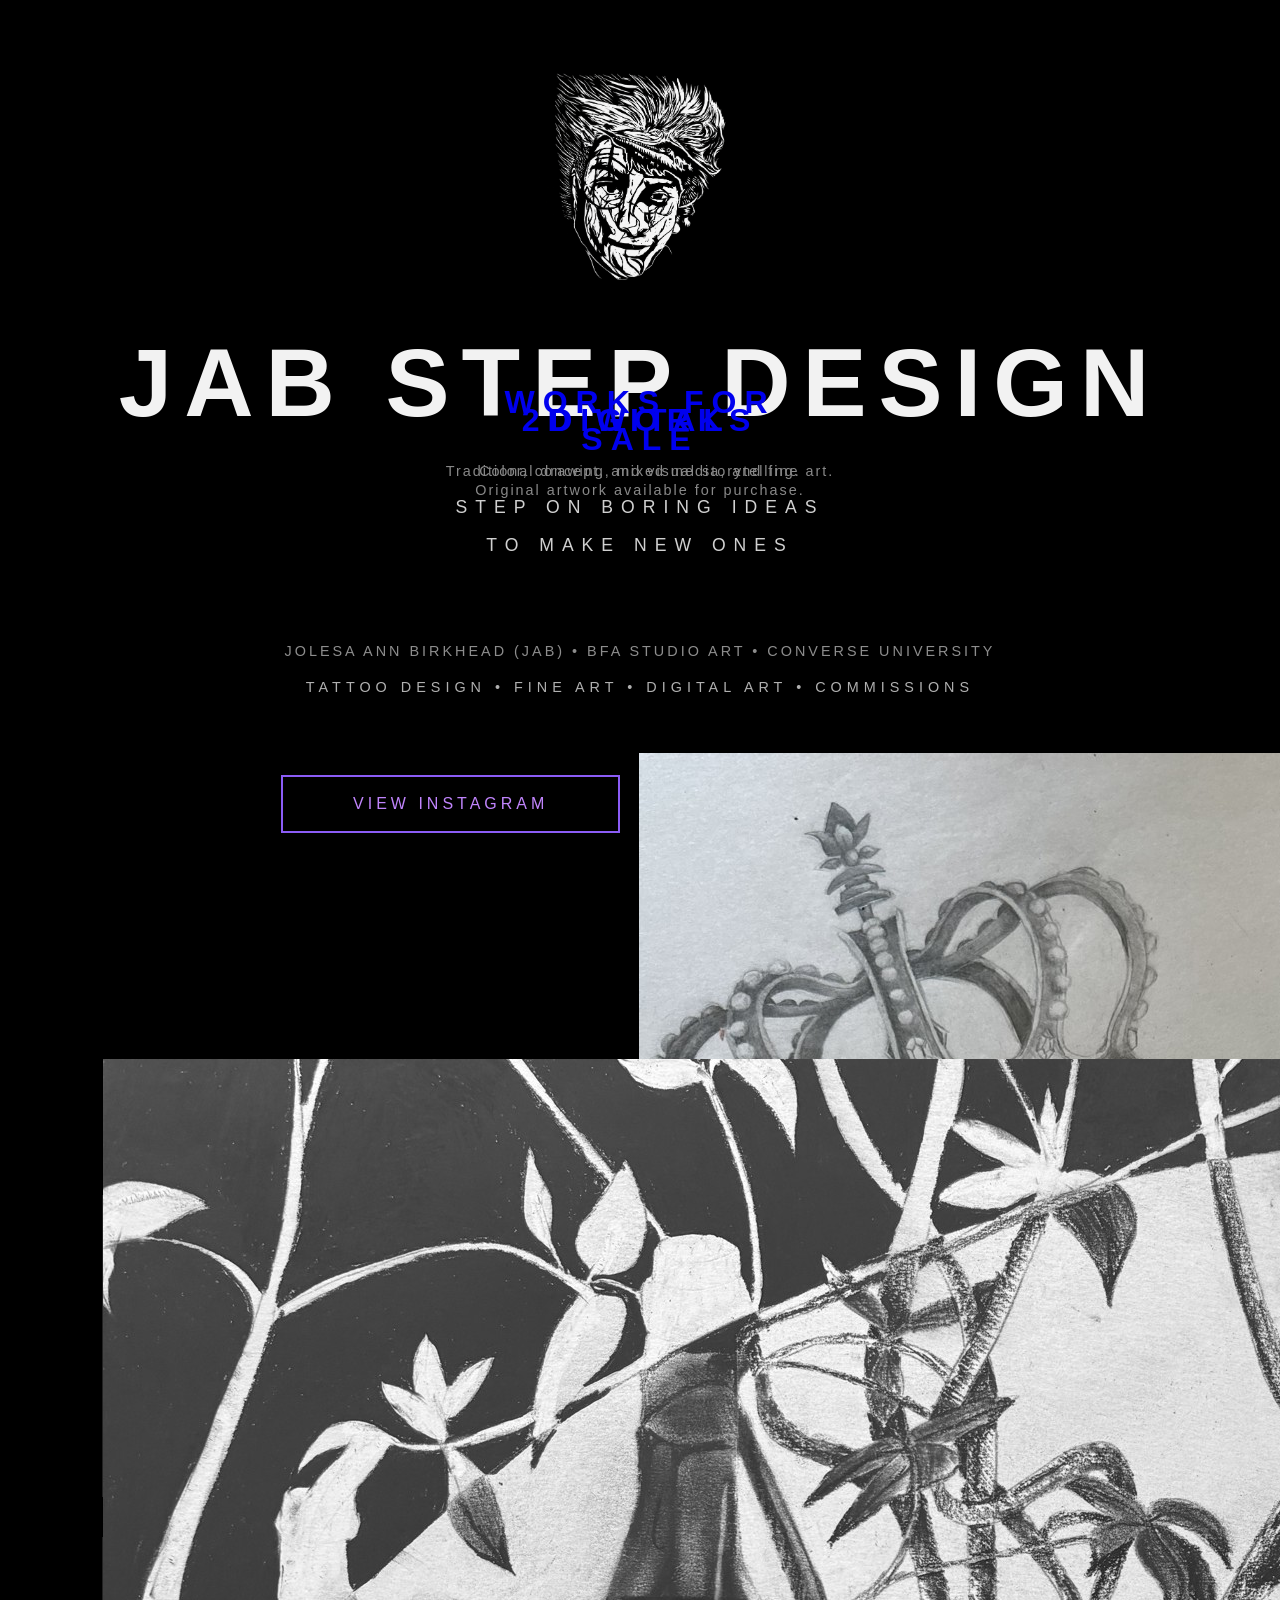
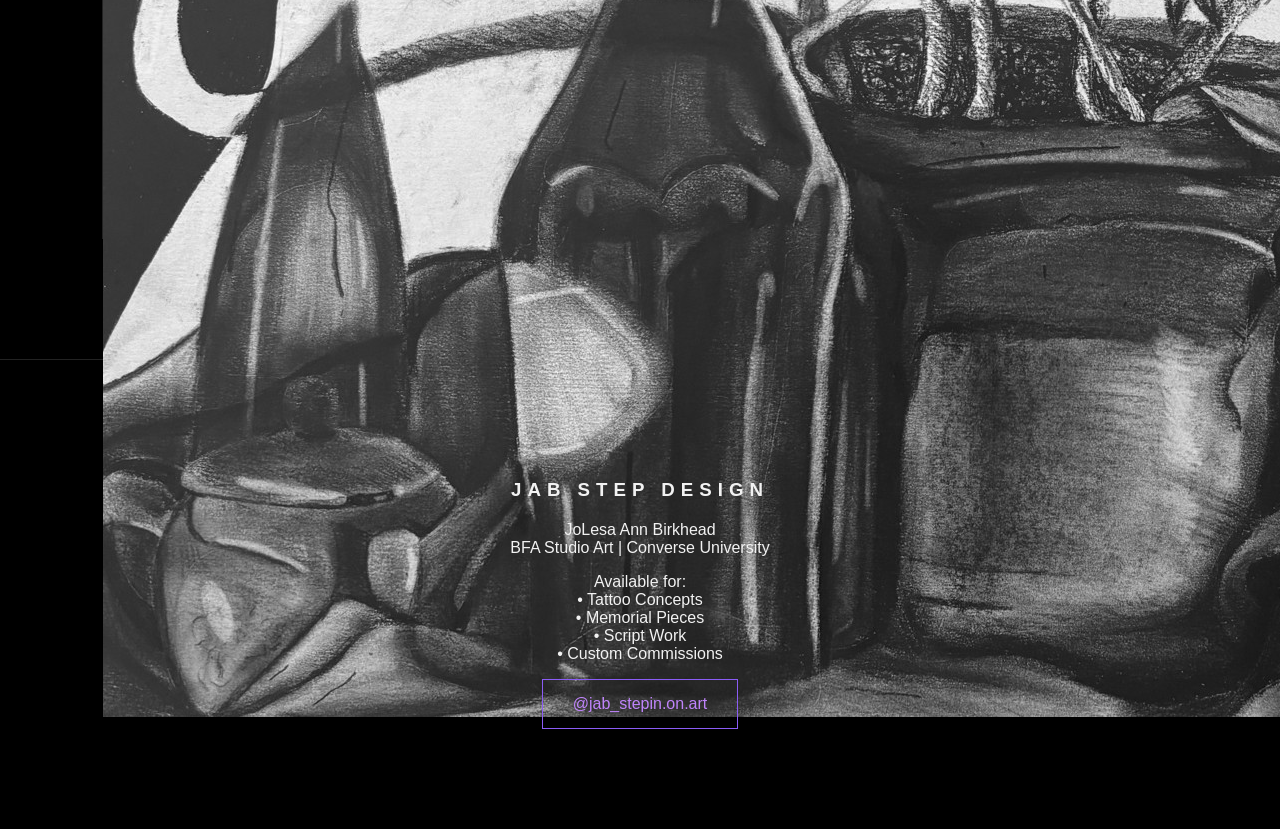
==== commit ffdf41ec: "Update index.html" ====
--- a/index.html
+++ b/index.html
@@ -30,18 +30,13 @@
         </div>
 
         <div class="hero-buttons">
-
-            <a href="https://www.instagram.com/jab_stepin.on.art/"
-               target="_blank"
-               class="button">
+            <a href="https://www.instagram.com/jab_stepin.on.art/" target="_blank" class="button">
                 VIEW INSTAGRAM
             </a>
 
-            <a href="artist.html"
-               class="button secondary-button">
+            <a href="artist.html" class="button secondary-button">
                 ABOUT THE ARTIST
             </a>
-
         </div>
 
     </section>
@@ -52,33 +47,32 @@
 
         <div class="gallery-grid">
 
-            <div class="card">
-                <h3>2D WORKS</h3>
-                <p>Traditional drawing, mixed media, and fine art.</p>
-            </div>
+            <a href="#" class="card image-card">
+                <img src="assets/asset-1.jpg" alt="2D Works">
+                <div class="overlay">
+                    <h3>2D WORKS</h3>
+                    <p>Traditional drawing, mixed media, and fine art.</p>
+                </div>
+            </a>
 
-            <div class="card">
-                <h3>DIGITAL</h3>
-                <p>Color, concept, and visual storytelling.</p>
-            </div>
+            <a href="#" class="card image-card">
+                <img src="assets/asset-2.jpg" alt="Digital Work">
+                <div class="overlay">
+                    <h3>DIGITAL</h3>
+                    <p>Color, concept, and visual storytelling.</p>
+                </div>
+            </a>
 
-            <a href="works.html" class="card works-card">
-                <div class="works-inner">
-                    <h3>
-                        WORKS FOR<br>
-                        SALE
-                    </h3>
-
-                    <p>
-                        Original artwork available<br>
-                        for purchase.
-                    </p>
+            <a href="works.html" class="card image-card">
+                <img src="assets/asset-3.jpg" alt="Works For Sale">
+                <div class="overlay">
+                    <h3>WORKS FOR<br>SALE</h3>
+                    <p>Original artwork available for purchase.</p>
                 </div>
             </a>
 
             <a href="tattoo.html" class="card tattoo-card">
                 <img src="1.jpg" alt="Tattoo Design">
-
                 <div class="overlay">
                     <h3>TATTOO</h3>
                     <p>Custom concepts built for the skin.</p>
@@ -106,8 +100,7 @@
             • Custom Commissions
         </p>
 
-        <a href="https://www.instagram.com/jab_stepin.on.art/"
-           target="_blank">
+        <a href="https://www.instagram.com/jab_stepin.on.art/" target="_blank">
             @jab_stepin.on.art
         </a>
 
--- a/style.css
+++ b/style.css
@@ -1,3 +1,10 @@
+:root{
+    --purple:#8b5cf6;
+    --soft-purple:#c084fc;
+    --deep-purple:#2a123f;
+    --glow:rgba(139,92,246,.25);
+}
+
 body{
     background:#000;
     color:#f2f2f2;
@@ -56,16 +63,17 @@
     display:inline-block;
     margin-top:50px;
     padding:18px 70px;
-    border:2px solid white;
-    color:white;
+    border:2px solid var(--purple);
+    color:var(--soft-purple);
     text-decoration:none;
     letter-spacing:4px;
     transition:.3s;
 }
 
 .button:hover{
-    background:white;
-    color:black;
+    background:var(--purple);
+    color:white;
+    box-shadow:0 0 20px var(--glow);
 }
 
 .secondary-button{
@@ -83,6 +91,7 @@
     font-size:3rem;
     letter-spacing:8px;
     margin-bottom:80px;
+    color:var(--soft-purple);
 }
 
 .gallery-grid{
@@ -103,7 +112,8 @@
 }
 
 .card:hover{
-    border-color:white;
+    border-color:var(--purple);
+    box-shadow:0 0 20px var(--glow);
     transform:translateY(-5px);
 }
 
@@ -140,7 +150,8 @@
 }
 
 .works-card:hover{
-    border-color:white;
+    border-color:var(--purple);
+    box-shadow:0 0 20px var(--glow);
     transform:translateY(-5px);
 }
 
@@ -231,6 +242,7 @@
 .tattoo-header h1{
     font-size:80px;
     letter-spacing:10px;
+    color:var(--soft-purple);
 }
 
 .tattoo-header p{
@@ -242,48 +254,74 @@
 .back-button{
     display:inline-block;
     padding:15px 40px;
-    border:1px solid white;
-    color:white;
+    border:1px solid var(--purple);
+    color:var(--soft-purple);
     text-decoration:none;
     letter-spacing:3px;
     transition:.3s;
 }
 
 .back-button:hover{
-    background:white;
-    color:black;
+    background:var(--purple);
+    color:white;
+    box-shadow:0 0 20px var(--glow);
+}
+
+.tattoo-header + .gallery{
+    width:90%;
+    max-width:1400px;
+    margin:auto;
+    padding:50px 0 100px;
+    display:grid;
+    grid-template-columns:repeat(auto-fit,minmax(260px,1fr));
+    gap:35px;
 }
 
 .gallery-item{
-    background:#111;
-    padding:20px;
+    background:#080808;
+    border:1px solid #222;
+    padding:18px;
     text-align:center;
     transition:.3s;
 }
 
 .gallery-item:hover{
-    transform:translateY(-10px);
+    transform:translateY(-6px);
+    border-color:#555;
 }
 
 .gallery-item img{
     width:100%;
+    height:320px;
+    object-fit:contain;
+    background:#fff;
+    padding:12px;
     cursor:pointer;
     transition:.3s;
 }
 
 .gallery-item img:hover{
-    transform:scale(1.03);
+    transform:scale(1.02);
 }
 
 .gallery-item h3{
-    margin-top:20px;
-    letter-spacing:5px;
-    color:white;
+    margin:22px 0 10px;
+    letter-spacing:3px;
+    color:white;
+    font-size:1rem;
+    line-height:1.45;
+    text-transform:uppercase;
 }
 
 .gallery-item p{
     color:#888;
-}
+    font-size:.85rem;
+    letter-spacing:1.5px;
+    line-height:1.6;
+    margin:0 0 8px;
+}
+
+/* ---------- LIGHTBOX ---------- */
 
 .lightbox{
     display:none;
@@ -301,6 +339,8 @@
 .lightbox img{
     max-width:90%;
     max-height:90%;
+    background:white;
+    padding:10px;
 }
 
 .close{
@@ -337,17 +377,18 @@
 }
 
 footer a{
-    color:white;
-    text-decoration:none;
-    border:1px solid white;
+    color:var(--soft-purple);
+    text-decoration:none;
+    border:1px solid var(--purple);
     padding:15px 30px;
     display:inline-block;
     transition:.3s;
 }
 
 footer a:hover{
-    background:white;
-    color:black;
+    background:var(--purple);
+    color:white;
+    box-shadow:0 0 20px var(--glow);
 }
 
 /* ---------- MOBILE ---------- */
@@ -387,4 +428,17 @@
     .works-card h3{
         font-size:2.2rem;
     }
-}
+
+    .tattoo-header h1{
+        font-size:3rem;
+        letter-spacing:6px;
+    }
+
+    .tattoo-header + .gallery{
+        grid-template-columns:1fr;
+    }
+
+    .gallery-item img{
+        height:300px;
+    }
+}
